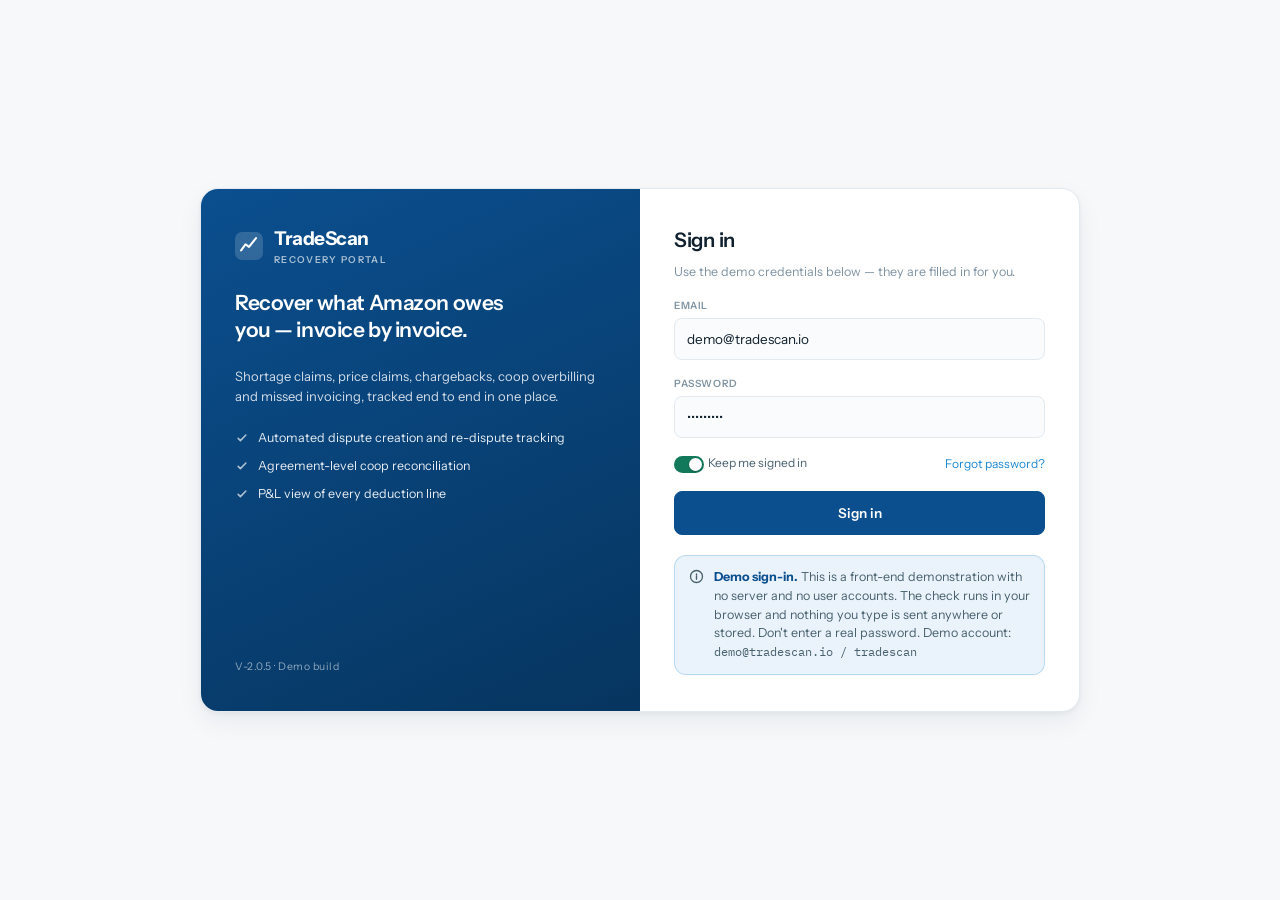
==== login.html @ b6b90bb7 "Add demo sign-in page and session gate login.html is a front-end-only demo gate (no server, no accou" ====
<!doctype html>
<html lang="en">
<head>
<meta charset="utf-8">
<meta name="viewport" content="width=device-width,initial-scale=1">
<title>Sign in — TradeScan</title>
<meta name="robots" content="noindex,nofollow">
<link rel="icon" href="data:image/svg+xml,%3Csvg xmlns='http://www.w3.org/2000/svg' viewBox='0 0 32 32'%3E%3Crect width='32' height='32' rx='8' fill='%230B4F8F'/%3E%3Cpath d='M7 21l5-7 4 3 8-10' stroke='white' stroke-width='2.4' fill='none' stroke-linecap='round' stroke-linejoin='round'/%3E%3C/svg%3E">
<link rel="preconnect" href="https://fonts.googleapis.com">
<link rel="preconnect" href="https://fonts.gstatic.com" crossorigin>
<link href="https://fonts.googleapis.com/css2?family=Instrument+Sans:wght@400;500;600;700&family=IBM+Plex+Mono:wght@400;500;600&display=swap" rel="stylesheet">
<link rel="stylesheet" href="assets/styles.css">
<style>
  body{display:grid;place-items:center;min-height:100vh;padding:24px}
  .auth{width:min(880px,100%);display:grid;grid-template-columns:1fr 1fr;background:var(--surface);
        border:1px solid var(--line);border-radius:18px;box-shadow:var(--sh-2);overflow:hidden}
  .pitch{background:linear-gradient(155deg,var(--brand),#06355f);color:#fff;padding:36px 34px;display:flex;flex-direction:column;gap:22px}
  .pitch .mk{display:flex;align-items:center;gap:11px}
  .pitch .mk b{font-size:19px;letter-spacing:-.025em}
  .pitch .mk small{display:block;font-size:9.5px;letter-spacing:.14em;text-transform:uppercase;opacity:.65;font-weight:600;margin-top:-1px}
  .pitch h2{font-size:21px;line-height:1.3;font-weight:600;letter-spacing:-.02em}
  .pitch p{margin:0;font-size:13px;line-height:1.6;opacity:.82}
  .pitch ul{margin:0;padding:0;list-style:none;display:flex;flex-direction:column;gap:9px;font-size:12.5px}
  .pitch li{display:flex;gap:9px;align-items:flex-start;opacity:.9}
  .pitch li svg{flex:none;margin-top:2px;opacity:.75}
  .pitch .ft{margin-top:auto;font-size:10.5px;letter-spacing:.05em;opacity:.55}
  .form{padding:36px 34px;display:flex;flex-direction:column;gap:16px;justify-content:center}
  .form h1{font-size:20px}
  .form .lede{font-size:12.5px;color:var(--ink-3);margin-top:-8px}
  .form label{font-size:10px;letter-spacing:.06em;text-transform:uppercase;color:var(--ink-3);font-weight:600;display:block;margin-bottom:5px}
  .form input[type=text],.form input[type=password]{width:100%;border:1px solid var(--line);background:var(--surface-2);
        border-radius:var(--r-sm);padding:10px 12px;font:inherit;font-size:13.5px;color:var(--ink)}
  .form input:focus{background:var(--surface)}
  .row{display:flex;align-items:center;justify-content:space-between;gap:12px;font-size:12px;color:var(--ink-2)}
  .row a{text-decoration:none}
  .submit{width:100%;justify-content:center;padding:11px;font-size:13.5px;font-weight:600;border-radius:var(--r-sm);margin-top:2px}
  .err{display:none;font-size:12px;color:var(--crit);background:var(--crit-bg);border-radius:var(--r-sm);padding:8px 11px}
  .err.on{display:block}
  .creds{font-family:var(--m);font-size:11.5px}
  @media (max-width:760px){ .auth{grid-template-columns:1fr} .pitch{display:none} .form{padding:30px 24px} }
</style>
</head>
<body>
<main class="auth">

  <section class="pitch">
    <div class="mk">
      <svg width="28" height="28" viewBox="0 0 32 32" fill="none" aria-hidden="true">
        <rect width="32" height="32" rx="8" fill="rgba(255,255,255,.16)"/>
        <path d="M7 21l5-7 4 3 8-10" stroke="#fff" stroke-width="2.4" fill="none" stroke-linecap="round" stroke-linejoin="round"/>
      </svg>
      <div><b>TradeScan</b><small>Recovery Portal</small></div>
    </div>
    <h2>Recover what Amazon owes you — invoice by invoice.</h2>
    <p>Shortage claims, price claims, chargebacks, coop overbilling and missed invoicing, tracked end to end in one place.</p>
    <ul>
      <li><svg width="14" height="14" viewBox="0 0 16 16" fill="none"><path d="m3.6 8.4 2.6 2.6 6.2-6.4" stroke="currentColor" stroke-width="1.8" stroke-linecap="round" stroke-linejoin="round"/></svg>Automated dispute creation and re-dispute tracking</li>
      <li><svg width="14" height="14" viewBox="0 0 16 16" fill="none"><path d="m3.6 8.4 2.6 2.6 6.2-6.4" stroke="currentColor" stroke-width="1.8" stroke-linecap="round" stroke-linejoin="round"/></svg>Agreement-level coop reconciliation</li>
      <li><svg width="14" height="14" viewBox="0 0 16 16" fill="none"><path d="m3.6 8.4 2.6 2.6 6.2-6.4" stroke="currentColor" stroke-width="1.8" stroke-linecap="round" stroke-linejoin="round"/></svg>P&amp;L view of every deduction line</li>
    </ul>
    <div class="ft">V-2.0.5 · Demo build</div>
  </section>

  <form class="form" id="f" autocomplete="off">
    <h1>Sign in</h1>
    <div class="lede">Use the demo credentials below — they are filled in for you.</div>

    <div class="err" id="err">Those credentials don't match the demo account.</div>

    <div>
      <label for="u">Email</label>
      <input type="text" id="u" name="demo-user" value="demo@tradescan.io" autocomplete="off" spellcheck="false">
    </div>
    <div>
      <label for="p">Password</label>
      <input type="password" id="p" name="demo-pass" value="tradescan" autocomplete="new-password">
    </div>

    <div class="row">
      <span><span class="toggle on" id="rm"><i></i></span> &nbsp;Keep me signed in</span>
      <a href="#" class="xl" id="fp">Forgot password?</a>
    </div>

    <button type="submit" class="btn p submit">Sign in</button>

    <div class="note" style="margin-top:4px">
      <svg width="15" height="15" viewBox="0 0 16 16" fill="none" style="flex:none;margin-top:1px"><circle cx="8" cy="8" r="6.4" stroke="currentColor" stroke-width="1.4"/><path d="M8 7.2v3.8M8 5.2v.9" stroke="currentColor" stroke-width="1.5" stroke-linecap="round"/></svg>
      <div><b>Demo sign-in.</b> This is a front-end demonstration with no server and no user accounts. The check runs
      in your browser and nothing you type is sent anywhere or stored. Don't enter a real password.
      Demo account: <span class="creds">demo@tradescan.io / tradescan</span></div>
    </div>
  </form>

</main>

<script>
(function () {
  "use strict";
  var USER = 'demo@tradescan.io', PASS = 'tradescan';
  var f = document.getElementById('f'), err = document.getElementById('err');
  document.getElementById('rm').addEventListener('click', function () { this.classList.toggle('on'); });
  document.getElementById('fp').addEventListener('click', function (e) {
    e.preventDefault();
    err.textContent = 'This demo has no account recovery — use demo@tradescan.io / tradescan.';
    err.classList.add('on');
  });
  f.addEventListener('submit', function (e) {
    e.preventDefault();
    var u = document.getElementById('u').value.trim().toLowerCase();
    var p = document.getElementById('p').value;
    if (u === USER && p === PASS) {
      try { sessionStorage.setItem('ts-demo-session', '1'); } catch (x) {}
      location.replace('index.html');
    } else {
      err.textContent = "Those credentials don't match the demo account.";
      err.classList.add('on');
    }
  });
})();
</script>
</body>
</html>
---- assets/styles.css ----
/* TradeScan — deliberately NOT the SamhCard layout.
   Light rail instead of dark. No navy page banner. Stat cards replaced by one
   segmented summary strip. Filters behind a toggle, not a permanent bar.
   Segmented controls instead of underlined tabs. Light table headers. */

:root{
  --brand:#0B4F8F; --accent:#1E88D2; --accent-2:#64809A; --accent-3:#0F9488; --soft:#EAF3FB;
  --bg:#F6F8FA; --surface:#FFFFFF; --surface-2:#F9FBFD; --rail:#FFFFFF;
  --ink:#10202E; --ink-2:#48606F; --ink-3:#7F93A3;
  --line:#E2E9EF; --line-2:#EFF3F7;
  --good:#12795A; --good-bg:#E6F4EE; --warn:#946108; --warn-bg:#FBF1DC;
  --crit:#AE2E26; --crit-bg:#FBEAE7; --amber:#B9780B; --violet:#6459A8; --violet-bg:#EEECF8;
  --sh-1:0 1px 2px rgba(16,32,46,.05);
  --sh-2:0 2px 4px rgba(16,32,46,.05),0 10px 26px rgba(16,32,46,.06);
  --r:12px; --r-sm:8px;
  --f:'Instrument Sans',ui-sans-serif,system-ui,-apple-system,'Segoe UI',sans-serif;
  --m:'IBM Plex Mono',ui-monospace,SFMono-Regular,Menlo,monospace;
}
@media (prefers-color-scheme:dark){:root:not([data-theme="light"]){
  --brand:#6FB6EC; --accent:#4FA6E8; --accent-2:#6F869B; --accent-3:#2FB3A3; --soft:#102638;
  --bg:#050C13; --surface:#0B151E; --surface-2:#0F1C27; --rail:#0A131B;
  --ink:#E8F0F6; --ink-2:#A5B9C8; --ink-3:#6F8496;
  --line:#1B2B39; --line-2:#152230;
  --good:#45C79C; --good-bg:#0B2A21; --warn:#D7A54F; --warn-bg:#2B2213;
  --crit:#EE8276; --crit-bg:#2C1614; --amber:#D7A54F; --violet:#9A8EE0; --violet-bg:#1D1A33;
  --sh-1:0 1px 2px rgba(0,0,0,.4); --sh-2:0 2px 4px rgba(0,0,0,.4),0 10px 26px rgba(0,0,0,.35);
  color-scheme:dark;
}}
:root[data-theme="dark"]{
  --brand:#6FB6EC; --accent:#4FA6E8; --accent-2:#6F869B; --accent-3:#2FB3A3; --soft:#102638;
  --bg:#050C13; --surface:#0B151E; --surface-2:#0F1C27; --rail:#0A131B;
  --ink:#E8F0F6; --ink-2:#A5B9C8; --ink-3:#6F8496;
  --line:#1B2B39; --line-2:#152230;
  --good:#45C79C; --good-bg:#0B2A21; --warn:#D7A54F; --warn-bg:#2B2213;
  --crit:#EE8276; --crit-bg:#2C1614; --amber:#D7A54F; --violet:#9A8EE0; --violet-bg:#1D1A33;
  --sh-1:0 1px 2px rgba(0,0,0,.4); --sh-2:0 2px 4px rgba(0,0,0,.4),0 10px 26px rgba(0,0,0,.35);
  color-scheme:dark;
}

*{box-sizing:border-box}
html,body{height:100%}
body{margin:0;background:var(--bg);color:var(--ink);font-family:var(--f);font-size:13.5px;line-height:1.5;-webkit-font-smoothing:antialiased}
h1,h2,h3{margin:0;font-weight:600;letter-spacing:-.015em;text-wrap:balance}
button{font:inherit;color:inherit}
a{color:var(--accent)}
:focus-visible{outline:2px solid var(--accent);outline-offset:2px;border-radius:4px}
img{max-width:100%}

/* ---------- shell: light rail, no dark chrome ---------- */
.app{display:grid;grid-template-columns:224px 1fr;min-height:100%}
.rail{background:var(--rail);border-right:1px solid var(--line);position:sticky;top:0;height:100vh;overflow-y:auto;display:flex;flex-direction:column}
.mark{display:flex;align-items:center;gap:10px;padding:18px 18px 16px}
.mark b{font-size:17px;font-weight:700;letter-spacing:-.025em}
.mark small{display:block;font-size:9.5px;letter-spacing:.14em;text-transform:uppercase;color:var(--ink-3);font-weight:600;margin-top:-1px}
.nav{padding:4px 10px;display:flex;flex-direction:column;gap:1px}
.nav-sec{font-size:9.5px;letter-spacing:.13em;text-transform:uppercase;color:var(--ink-3);padding:16px 10px 6px;font-weight:600}
.nav button{display:flex;align-items:center;gap:10px;width:100%;text-align:left;background:none;border:0;padding:8px 10px;border-radius:var(--r-sm);color:var(--ink-2);cursor:pointer;font-size:13px;position:relative}
.nav button:hover{background:var(--surface-2);color:var(--ink)}
.nav button[aria-current="page"]{background:var(--soft);color:var(--brand);font-weight:600}
.nav button[aria-current="page"]::before{content:"";position:absolute;left:-10px;top:7px;bottom:7px;width:3px;border-radius:0 3px 3px 0;background:var(--accent)}
.nav .ico{width:16px;height:16px;flex:none;opacity:.85}
.nav .chev{margin-left:auto;transition:transform .15s;opacity:.55}
.nav .chev.open{transform:rotate(180deg)}
.subnav{display:flex;flex-direction:column;gap:1px;margin:2px 0 4px 23px;padding-left:9px;border-left:1px solid var(--line)}
.subnav button{font-size:12.5px;padding:6.5px 9px}
.rail-f{margin-top:auto;padding:14px 18px;border-top:1px solid var(--line);font-size:10.5px;color:var(--ink-3);letter-spacing:.04em}

.scrim{display:none}
.main{min-width:0;display:flex;flex-direction:column}

/* ---------- page header replaces the navy banner ---------- */
.phead{position:sticky;top:0;z-index:30;background:color-mix(in srgb,var(--bg) 88%,transparent);backdrop-filter:blur(8px);border-bottom:1px solid var(--line);padding:14px 24px 13px}
.phead .crumbs{font-size:11.5px;color:var(--ink-3);margin-bottom:3px}
.phead .crumbs b{color:var(--ink-2);font-weight:500}
.prow{display:flex;align-items:center;gap:14px;flex-wrap:wrap}
.prow h1{font-size:19px}
.spacer{flex:1}
.ctx{display:flex;align-items:center;gap:7px;border:1px solid var(--line);background:var(--surface);border-radius:999px;padding:4px 6px 4px 12px;font-size:12.5px;box-shadow:var(--sh-1)}
.ctx .cur{background:var(--soft);color:var(--brand);border-radius:999px;padding:2px 9px;font-size:11.5px;font-weight:600;font-family:var(--m)}
.sel{appearance:none;border:1px solid var(--line);background:var(--surface);border-radius:var(--r-sm);padding:6px 26px 6px 10px;font:inherit;font-size:12.5px;color:var(--ink);cursor:pointer;max-width:220px;
 background-image:linear-gradient(45deg,transparent 50%,currentColor 50%),linear-gradient(135deg,currentColor 50%,transparent 50%);
 background-position:calc(100% - 13px) 50%,calc(100% - 8px) 50%;background-size:5px 5px,5px 5px;background-repeat:no-repeat}
.avatar{width:30px;height:30px;border-radius:999px;background:linear-gradient(140deg,var(--accent),var(--brand));color:#fff;display:grid;place-items:center;font-size:11.5px;font-weight:600;flex:none}
.bell{position:relative;border:1px solid var(--line);background:var(--surface);border-radius:var(--r-sm);padding:6px 8px;cursor:pointer;line-height:0;color:var(--ink-2)}
.bell i{position:absolute;top:-5px;right:-5px;background:var(--crit);color:#fff;font-size:9px;font-style:normal;font-family:var(--m);border-radius:999px;padding:1px 4px;line-height:1.3}
.tag{display:inline-flex;align-items:center;gap:5px;border:1px solid color-mix(in srgb,var(--accent) 30%,transparent);background:var(--soft);color:var(--brand);border-radius:999px;padding:4px 10px;font-size:11.5px}
.menu-btn{display:none;background:var(--surface);border:1px solid var(--line);border-radius:var(--r-sm);padding:6px 8px;cursor:pointer}

.view{padding:18px 24px 40px;display:flex;flex-direction:column;gap:16px;min-width:0}

/* ---------- summary strip: one band, not four cards ---------- */
.strip{display:flex;background:var(--surface);border:1px solid var(--line);border-radius:var(--r);box-shadow:var(--sh-2);overflow:hidden;flex-wrap:wrap}
.strip > div{flex:1 1 180px;padding:15px 18px;border-right:1px solid var(--line-2);min-width:0;position:relative}
.strip > div:last-child{border-right:0}
.strip .k{font-size:11px;letter-spacing:.05em;text-transform:uppercase;color:var(--ink-3);display:flex;align-items:center;gap:6px}
.strip .v{font-family:var(--m);font-size:21px;font-weight:600;letter-spacing:-.02em;margin-top:7px;font-variant-numeric:tabular-nums}
.strip .s{font-size:11.5px;color:var(--ink-3);margin-top:3px}
.strip .v.g{color:var(--good)} .strip .v.a{color:var(--amber)} .strip .v.r{color:var(--crit)}
.dotm{width:7px;height:7px;border-radius:999px;flex:none}

/* ---------- panels ---------- */
.panel{background:var(--surface);border:1px solid var(--line);border-radius:var(--r);box-shadow:var(--sh-1);min-width:0;overflow:hidden}
.ph{display:flex;align-items:center;gap:11px;padding:13px 16px;background:var(--surface-2);border-bottom:1px solid var(--line);flex-wrap:wrap}
.ph h2{font-size:13.5px}
.ph .sub{font-size:11.5px;color:var(--ink-3)}
.pb{padding:16px}

.work{display:grid;grid-template-columns:minmax(0,1fr) 268px;gap:16px;align-items:start}
.side{display:flex;flex-direction:column;gap:16px;position:sticky;top:96px}
@media (max-width:1180px){ .work{grid-template-columns:1fr} .side{position:static} }

.kv{display:flex;justify-content:space-between;gap:12px;padding:7px 0;border-bottom:1px solid var(--line-2);font-size:12px}
.kv:last-child{border-bottom:0}
.kv span{color:var(--ink-2)}
.kv b{font-family:var(--m);font-weight:600;font-variant-numeric:tabular-nums}
.kv b.neg{color:var(--crit)}

.metric{display:flex;align-items:center;gap:11px;padding:7px 0}
.metric .ic{width:28px;height:28px;border-radius:9px;background:var(--soft);display:grid;place-items:center;color:var(--brand);flex:none}
.metric .t{font-size:12px;color:var(--ink-2)}
.metric .n{margin-left:auto;font-family:var(--m);font-size:12.5px;font-weight:600;font-variant-numeric:tabular-nums}

/* ---------- segmented control instead of tabs ---------- */
.seg{display:inline-flex;background:var(--surface-2);border:1px solid var(--line);border-radius:999px;padding:3px;gap:2px;overflow-x:auto;max-width:100%;scrollbar-width:none}
.seg::-webkit-scrollbar{display:none}
.seg button{border:0;background:none;border-radius:999px;padding:5px 13px;font-size:12px;color:var(--ink-2);cursor:pointer;white-space:nowrap;display:inline-flex;align-items:center;gap:6px}
.seg button[aria-selected="true"]{background:var(--surface);color:var(--brand);font-weight:600;box-shadow:var(--sh-1)}
.seg .n{font-family:var(--m);font-size:11px;opacity:.75}

/* ---------- filters behind a toggle ---------- */
.ftoggle{display:inline-flex;align-items:center;gap:6px;border:1px solid var(--line);background:var(--surface);border-radius:var(--r-sm);padding:6px 11px;font-size:12px;cursor:pointer}
.ftoggle[aria-expanded="true"]{border-color:var(--accent);color:var(--brand);background:var(--soft)}
.fpanel{display:grid;grid-template-columns:repeat(auto-fill,minmax(176px,1fr));gap:11px;padding:14px 16px;background:var(--surface-2);border-bottom:1px solid var(--line)}
.fpanel[hidden]{display:none!important}
.fld{display:flex;flex-direction:column;gap:4px;min-width:0}
.fld label{font-size:10px;letter-spacing:.06em;text-transform:uppercase;color:var(--ink-3);font-weight:600}
.fld input,.fld select{border:1px solid var(--line);background:var(--surface);border-radius:var(--r-sm);padding:6.5px 10px;font:inherit;font-size:12.5px;color:var(--ink);width:100%}
.fact{display:flex;gap:8px;align-items:flex-end}

/* ---------- tables: light head, no zebra ---------- */
.tw{overflow-x:auto}
table{border-collapse:collapse;width:100%;font-size:12.5px}
th,td{text-align:left;padding:10px 14px;border-bottom:1px solid var(--line-2);white-space:nowrap}
th{font-size:10.5px;letter-spacing:.05em;text-transform:uppercase;color:var(--ink-3);font-weight:600;background:var(--surface);border-bottom:1px solid var(--line);position:sticky;top:0;vertical-align:bottom}
th .tt{display:block;font-weight:500;text-transform:none;letter-spacing:0;font-family:var(--m);font-size:10px;color:var(--ink-3);opacity:.85}
tbody tr:hover{background:var(--surface-2)}
tbody tr:last-child td{border-bottom:0}
td.num,th.num{text-align:right;font-family:var(--m);font-variant-numeric:tabular-nums}
td.mono{font-family:var(--m);font-size:12px;color:var(--ink-2)}
td.strong{font-weight:600}
.two{line-height:1.3}
.two b{display:block;font-family:var(--m);font-size:11.5px;font-weight:600}
.two span{font-size:10.5px;color:var(--ink-3)}

.pill{display:inline-flex;align-items:center;gap:5px;font-size:11px;font-weight:600;padding:2.5px 9px;border-radius:999px;white-space:nowrap}
.pill::before{content:"";width:5px;height:5px;border-radius:999px;background:currentColor;flex:none}
.pill.ok{color:var(--good);background:var(--good-bg)}
.pill.wait{color:var(--warn);background:var(--warn-bg)}
.pill.bad{color:var(--crit);background:var(--crit-bg)}
.pill.neu{color:var(--ink-2);background:var(--line-2)}
.pill.up{color:var(--violet);background:var(--violet-bg)}
.typ{color:var(--amber)}

.tf{display:flex;align-items:center;gap:14px;padding:11px 16px;border-top:1px solid var(--line);font-size:11.5px;color:var(--ink-3);flex-wrap:wrap;background:var(--surface-2)}
.tf .spacer{flex:1}
.pg{display:flex;gap:4px}
.pg button{border:1px solid var(--line);background:var(--surface);border-radius:6px;width:24px;height:24px;display:grid;place-items:center;cursor:pointer;font-size:10px;color:var(--ink-3)}
.pg button:hover{border-color:var(--accent);color:var(--brand)}

.btn{display:inline-flex;align-items:center;gap:6px;border:1px solid var(--line);background:var(--surface);border-radius:var(--r-sm);padding:6.5px 12px;font-size:12px;cursor:pointer;color:var(--ink)}
.btn:hover{border-color:var(--accent);color:var(--brand)}
.btn.p{background:var(--brand);border-color:var(--brand);color:#fff}
.btn.p:hover{filter:brightness(1.1);color:#fff}
.btn.s{background:var(--accent-3);border-color:var(--accent-3);color:#fff}
.btn.s:hover{filter:brightness(1.08);color:#fff}

.act{display:flex;gap:4px}
.act button{border:0;background:none;cursor:pointer;padding:3px;border-radius:5px;color:var(--ink-3);line-height:0}
.act button:hover{background:var(--line-2);color:var(--brand)}
.act button.info{color:var(--accent)}
.act button.del:hover{color:var(--crit);background:var(--crit-bg)}

.meter{display:flex;align-items:center;gap:9px;min-width:160px}
.meter .l{font-size:11.5px;color:var(--ink-3);white-space:nowrap}
.mt{flex:1;height:6px;background:var(--line-2);border-radius:999px;overflow:hidden;min-width:48px}
.mf{height:100%;background:linear-gradient(90deg,var(--accent),var(--accent-3));border-radius:999px}
.mv{font-family:var(--m);font-size:11.5px;font-weight:600;color:var(--brand)}

.chart svg{display:block;width:100%;height:auto;overflow:visible}
.chart{position:relative}
.tip{position:absolute;pointer-events:none;background:var(--surface);border:1px solid var(--line);border-radius:var(--r-sm);box-shadow:var(--sh-2);padding:7px 10px;font-size:11.5px;opacity:0;transition:opacity .1s;z-index:5;white-space:nowrap}
.tip .k{color:var(--ink-3);font-size:10.5px}
.tip .v{font-family:var(--m);font-weight:600;margin-top:1px}
.legend{display:flex;gap:14px;flex-wrap:wrap;font-size:11px;color:var(--ink-2);padding:0 16px 13px}
.legend span{display:inline-flex;align-items:center;gap:5px}
.sw{width:9px;height:9px;border-radius:3px;flex:none}

.bars{display:flex;flex-direction:column;gap:2px}
.brow{display:grid;grid-template-columns:minmax(100px,auto) 1fr minmax(66px,auto);gap:11px;align-items:center;padding:5px 0}
.brow .l{font-size:11.5px;color:var(--ink-2);overflow:hidden;text-overflow:ellipsis}
.bt{height:7px;background:var(--line-2);border-radius:999px;overflow:hidden}
.bf{height:100%;border-radius:999px;background:var(--accent)}
.bv{font-family:var(--m);font-size:11.5px;text-align:right;font-variant-numeric:tabular-nums}

.grid2{display:grid;grid-template-columns:1fr 1fr;gap:16px}
@media (max-width:980px){.grid2{grid-template-columns:1fr}}

table.matrix td:first-child{position:sticky;left:0;background:var(--surface);z-index:1;border-right:1px solid var(--line);font-weight:500}
table.matrix tr.sec td{background:var(--soft);color:var(--brand);font-weight:700;font-size:11px;letter-spacing:.07em;text-transform:uppercase}
table.matrix tr.sec td:first-child{background:var(--soft)}
table.matrix tr.tot td{font-weight:700;background:var(--surface-2);border-top:1.5px solid var(--line)}
.pct{font-size:10.5px;color:var(--ink-3);margin-left:6px}

.totals{display:flex;gap:24px;flex-wrap:wrap;justify-content:flex-end;padding:13px 16px;border-top:1px solid var(--line);font-size:12px;color:var(--ink-2);background:var(--surface-2)}
.totals b{font-family:var(--m);color:var(--ink);font-variant-numeric:tabular-nums}

.empty{padding:46px 16px;text-align:center;color:var(--ink-3);font-size:12.5px}
.empty svg{opacity:.3;margin-bottom:10px}
.note{display:flex;gap:10px;align-items:flex-start;background:var(--soft);border:1px solid color-mix(in srgb,var(--accent) 24%,transparent);border-radius:var(--r);padding:12px 14px;font-size:12.5px;color:var(--ink-2)}
.note b{color:var(--brand)}
.toggle{width:30px;height:17px;border-radius:999px;background:var(--line);position:relative;display:inline-block;vertical-align:middle}
.toggle i{position:absolute;top:2px;left:2px;width:13px;height:13px;border-radius:999px;background:#fff;box-shadow:0 1px 2px rgba(0,0,0,.25);transition:left .15s}
.toggle.on{background:var(--good)} .toggle.on i{left:15px}
.upd{display:flex;flex-direction:column;gap:11px}
.upd div{font-size:11.5px;color:var(--ink-2);line-height:1.5;padding-left:11px;border-left:2px solid var(--line)}
.upd b{display:block;color:var(--brand);font-size:11.5px;margin-bottom:1px}
.xl{color:var(--accent);text-decoration:underline;cursor:pointer}

/* ---------- dialog ---------- */
.modal{position:fixed;inset:0;background:rgba(8,22,34,.48);display:grid;place-items:center;z-index:90;padding:16px}
.modal[hidden]{display:none!important}
.sheet{background:var(--surface);border-radius:var(--r);box-shadow:0 24px 70px rgba(0,0,0,.32);width:min(440px,100%);overflow:hidden;border:1px solid var(--line)}
.sh{display:flex;align-items:center;gap:10px;padding:14px 16px;border-bottom:1px solid var(--line)}
.sh h2{font-size:14px}
.sh button{margin-left:auto;background:none;border:1px solid var(--line);color:var(--ink-3);width:24px;height:24px;border-radius:6px;cursor:pointer;line-height:1;font-size:12px}
.sh button:hover{border-color:var(--crit);color:var(--crit)}
.sf{display:flex;gap:9px;justify-content:flex-end;padding:14px 16px;border-top:1px solid var(--line);background:var(--surface-2)}
.yoy{display:flex;justify-content:space-between;padding:11px 16px;border-bottom:1px solid var(--line-2);font-size:12.5px}
.yoy:last-child{border-bottom:0}
.yoy b{font-family:var(--m);font-variant-numeric:tabular-nums}
.hint{font-size:11px;color:var(--ink-3);padding:0 16px 14px}

/* ---------- toast ---------- */
.toast{position:fixed;top:16px;right:16px;z-index:100;display:flex;gap:10px;align-items:flex-start;background:var(--surface);border:1px solid var(--line);border-left:3px solid var(--good);border-radius:var(--r-sm);box-shadow:var(--sh-2);padding:11px 13px;max-width:320px;font-size:12px;color:var(--ink-2)}
.toast[hidden]{display:none!important}
.toast .tk{color:var(--good);flex:none;line-height:0;margin-top:1px}

@media (max-width:900px){
  .app{grid-template-columns:1fr}
  .rail{position:fixed;inset:0 auto 0 0;width:224px;transform:translateX(-100%);transition:transform .18s;z-index:70}
  .rail.open{transform:none}
  .menu-btn{display:inline-flex}
  .scrim.on{position:fixed;inset:0;background:rgba(6,18,28,.45);z-index:60;display:block}
}
@media (max-width:560px){ .view{padding:16px} .phead{padding:12px 16px} .strip > div{flex-basis:100%;border-right:0;border-bottom:1px solid var(--line-2)} }
@media (prefers-reduced-motion:reduce){*{transition:none!important}}
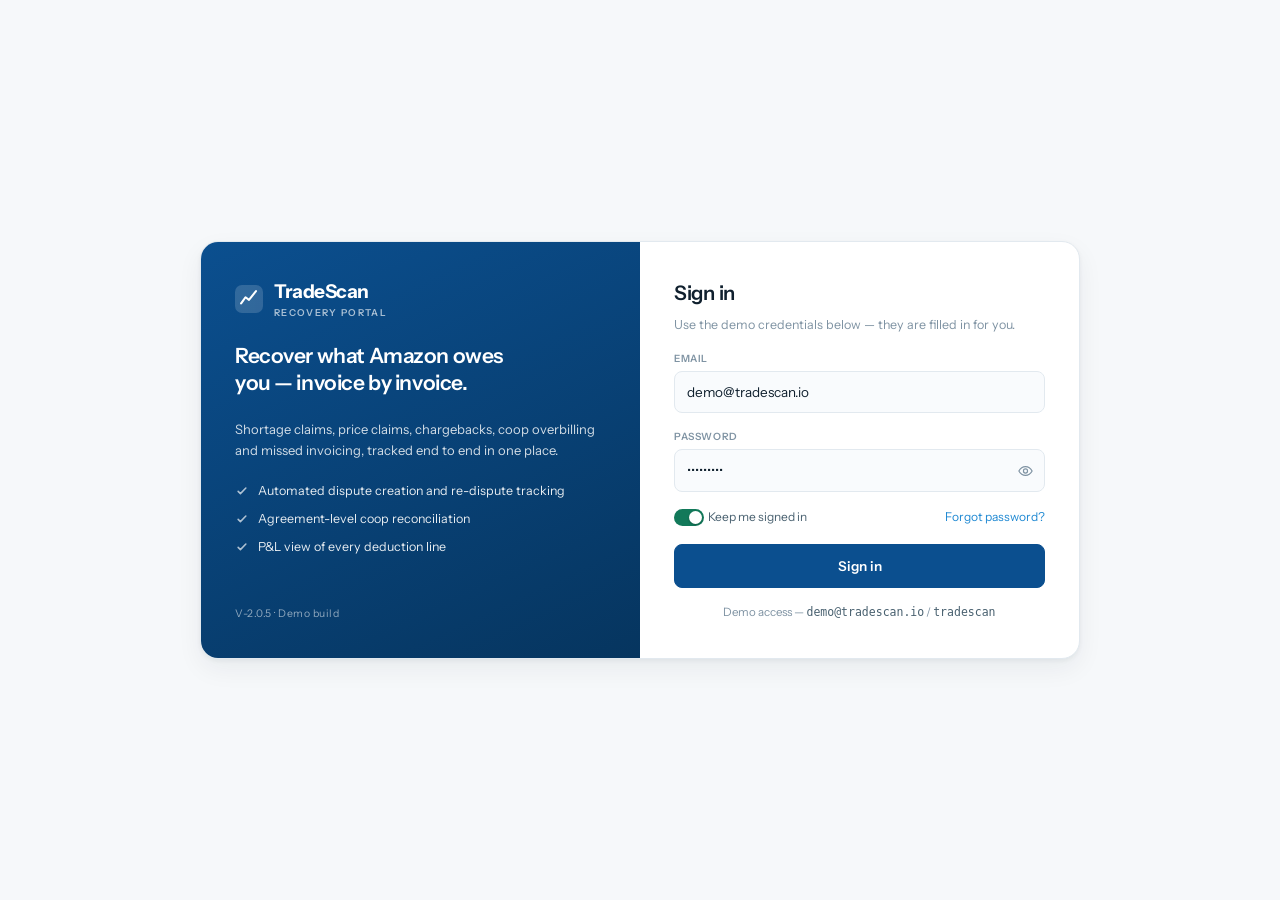
==== commit 0c3d03c6: "Login: show/hide password toggle, trim demo notice to one line Co-Authored-By: Claude Opus 5 <norepl" ====
--- a/login.html
+++ b/login.html
@@ -31,6 +31,13 @@
   .form input[type=text],.form input[type=password]{width:100%;border:1px solid var(--line);background:var(--surface-2);
         border-radius:var(--r-sm);padding:10px 12px;font:inherit;font-size:13.5px;color:var(--ink)}
   .form input:focus{background:var(--surface)}
+  .pw{position:relative}
+  .pw input{padding-right:40px}
+  .eye{position:absolute;right:4px;top:50%;transform:translateY(-50%);border:0;background:none;cursor:pointer;
+       padding:7px;border-radius:6px;line-height:0;color:var(--ink-3)}
+  .eye:hover{color:var(--brand);background:var(--line-2)}
+  .demo{font-size:11.5px;color:var(--ink-3);text-align:center}
+  .demo b{font-family:var(--m);font-weight:500;color:var(--ink-2)}
   .row{display:flex;align-items:center;justify-content:space-between;gap:12px;font-size:12px;color:var(--ink-2)}
   .row a{text-decoration:none}
   .submit{width:100%;justify-content:center;padding:11px;font-size:13.5px;font-weight:600;border-radius:var(--r-sm);margin-top:2px}
@@ -73,7 +80,15 @@
     </div>
     <div>
       <label for="p">Password</label>
-      <input type="password" id="p" name="demo-pass" value="tradescan" autocomplete="new-password">
+      <div class="pw">
+        <input type="password" id="p" name="demo-pass" value="tradescan" autocomplete="new-password">
+        <button type="button" class="eye" id="eye" aria-label="Show password" aria-pressed="false">
+          <svg width="17" height="17" viewBox="0 0 20 20" fill="none" id="eyeIcon">
+            <path d="M2.2 10S5 4.8 10 4.8 17.8 10 17.8 10 15 15.2 10 15.2 2.2 10 2.2 10z" stroke="currentColor" stroke-width="1.4" stroke-linejoin="round"/>
+            <circle cx="10" cy="10" r="2.4" stroke="currentColor" stroke-width="1.4"/>
+          </svg>
+        </button>
+      </div>
     </div>
 
     <div class="row">
@@ -83,12 +98,7 @@
 
     <button type="submit" class="btn p submit">Sign in</button>
 
-    <div class="note" style="margin-top:4px">
-      <svg width="15" height="15" viewBox="0 0 16 16" fill="none" style="flex:none;margin-top:1px"><circle cx="8" cy="8" r="6.4" stroke="currentColor" stroke-width="1.4"/><path d="M8 7.2v3.8M8 5.2v.9" stroke="currentColor" stroke-width="1.5" stroke-linecap="round"/></svg>
-      <div><b>Demo sign-in.</b> This is a front-end demonstration with no server and no user accounts. The check runs
-      in your browser and nothing you type is sent anywhere or stored. Don't enter a real password.
-      Demo account: <span class="creds">demo@tradescan.io / tradescan</span></div>
-    </div>
+    <div class="demo">Demo access — <b>demo@tradescan.io</b> / <b>tradescan</b></div>
   </form>
 
 </main>
@@ -99,6 +109,18 @@
   var USER = 'demo@tradescan.io', PASS = 'tradescan';
   var f = document.getElementById('f'), err = document.getElementById('err');
   document.getElementById('rm').addEventListener('click', function () { this.classList.toggle('on'); });
+
+  var EYE_OPEN = '<path d="M2.2 10S5 4.8 10 4.8 17.8 10 17.8 10 15 15.2 10 15.2 2.2 10 2.2 10z" stroke="currentColor" stroke-width="1.4" stroke-linejoin="round"/><circle cx="10" cy="10" r="2.4" stroke="currentColor" stroke-width="1.4"/>';
+  var EYE_OFF  = '<path d="M8.1 8.1a2.4 2.4 0 0 0 3.4 3.4" stroke="currentColor" stroke-width="1.4" stroke-linecap="round"/><path d="M6 5.6A8.6 8.6 0 0 0 2.2 10S5 15.2 10 15.2a7.7 7.7 0 0 0 3.6-.9M15.6 13A9.4 9.4 0 0 0 17.8 10S15 4.8 10 4.8c-.5 0-.9 0-1.3.1" stroke="currentColor" stroke-width="1.4" stroke-linecap="round" stroke-linejoin="round"/><path d="m3.6 3.6 12.8 12.8" stroke="currentColor" stroke-width="1.4" stroke-linecap="round"/>';
+  var eye = document.getElementById('eye'), eyeIcon = document.getElementById('eyeIcon'), pw = document.getElementById('p');
+  eye.addEventListener('click', function () {
+    var show = pw.type === 'password';
+    pw.type = show ? 'text' : 'password';
+    eyeIcon.innerHTML = show ? EYE_OFF : EYE_OPEN;
+    eye.setAttribute('aria-pressed', String(show));
+    eye.setAttribute('aria-label', show ? 'Hide password' : 'Show password');
+    pw.focus();
+  });
   document.getElementById('fp').addEventListener('click', function (e) {
     e.preventDefault();
     err.textContent = 'This demo has no account recovery — use demo@tradescan.io / tradescan.';
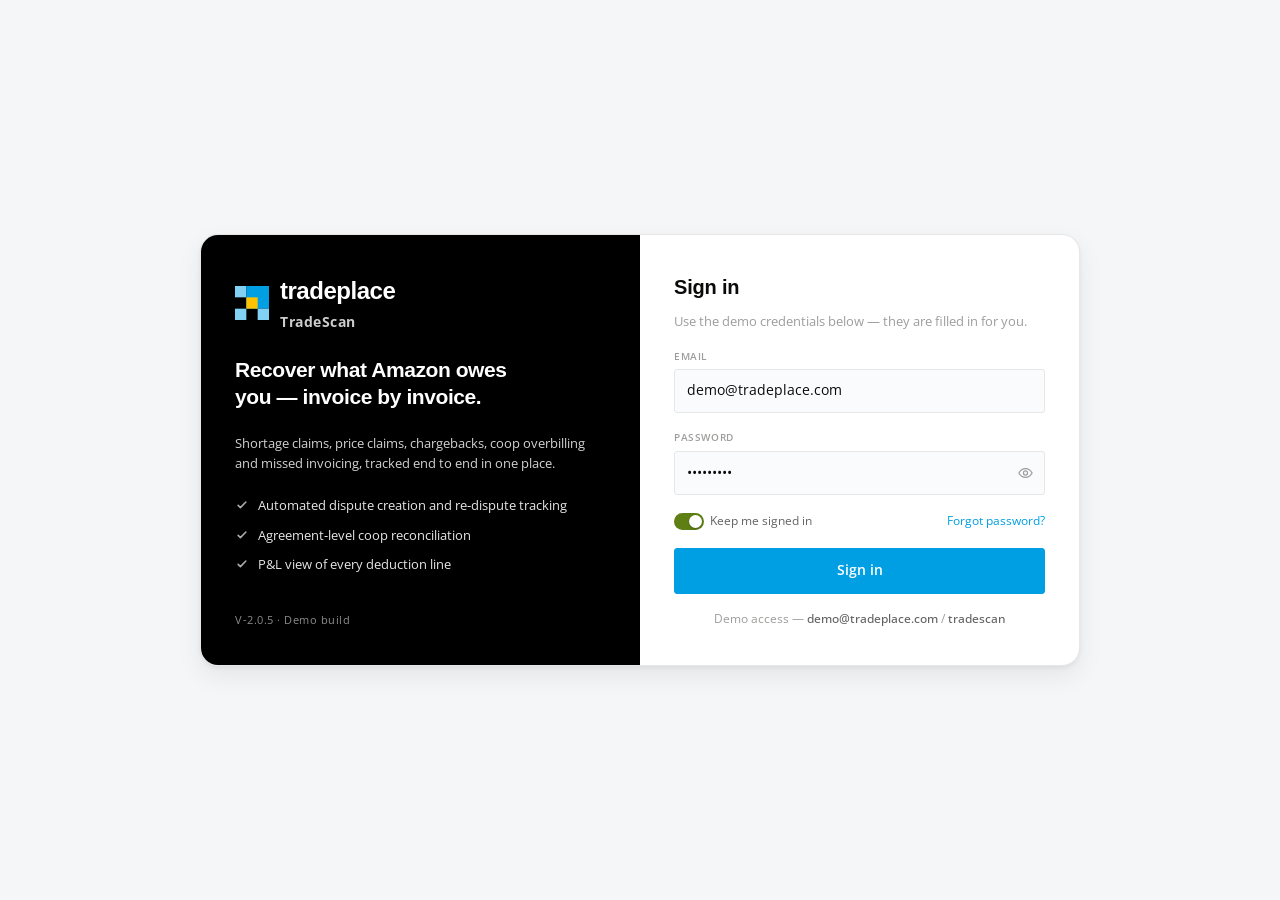
==== commit 249f1ba0: "Apply Tradeplace brand guidelines v2.0 - primary palette (#009FE3 / #FDC300 / black) plus the grey, " ====
--- a/login.html
+++ b/login.html
@@ -3,21 +3,21 @@
 <head>
 <meta charset="utf-8">
 <meta name="viewport" content="width=device-width,initial-scale=1">
-<title>Sign in — TradeScan</title>
+<title>Sign in — TradeScan | Tradeplace</title>
 <meta name="robots" content="noindex,nofollow">
-<link rel="icon" href="data:image/svg+xml,%3Csvg xmlns='http://www.w3.org/2000/svg' viewBox='0 0 32 32'%3E%3Crect width='32' height='32' rx='8' fill='%230B4F8F'/%3E%3Cpath d='M7 21l5-7 4 3 8-10' stroke='white' stroke-width='2.4' fill='none' stroke-linecap='round' stroke-linejoin='round'/%3E%3C/svg%3E">
+<link rel="icon" href="data:image/svg+xml,%3Csvg xmlns='http://www.w3.org/2000/svg' viewBox='0 0 30 30'%3E%3Crect x='0' y='0' width='10' height='10' fill='%2383D0F5'/%3E%3Crect x='10' y='0' width='20' height='20' fill='%23009FE3'/%3E%3Crect x='10' y='10' width='10' height='10' fill='%23FDC300'/%3E%3Crect x='0' y='20' width='10' height='10' fill='%2383D0F5'/%3E%3Crect x='20' y='20' width='10' height='10' fill='%2383D0F5'/%3E%3C/svg%3E">
 <link rel="preconnect" href="https://fonts.googleapis.com">
 <link rel="preconnect" href="https://fonts.gstatic.com" crossorigin>
-<link href="https://fonts.googleapis.com/css2?family=Instrument+Sans:wght@400;500;600;700&family=IBM+Plex+Mono:wght@400;500;600&display=swap" rel="stylesheet">
+<link href="https://fonts.googleapis.com/css2?family=Open+Sans:ital,wght@0,400;0,600;0,700;1,400&display=swap" rel="stylesheet">
 <link rel="stylesheet" href="assets/styles.css">
 <style>
   body{display:grid;place-items:center;min-height:100vh;padding:24px}
   .auth{width:min(880px,100%);display:grid;grid-template-columns:1fr 1fr;background:var(--surface);
         border:1px solid var(--line);border-radius:18px;box-shadow:var(--sh-2);overflow:hidden}
-  .pitch{background:linear-gradient(155deg,var(--brand),#06355f);color:#fff;padding:36px 34px;display:flex;flex-direction:column;gap:22px}
+  .pitch{background:var(--tp-black);color:#fff;padding:36px 34px;display:flex;flex-direction:column;gap:22px}
   .pitch .mk{display:flex;align-items:center;gap:11px}
-  .pitch .mk b{font-size:19px;letter-spacing:-.025em}
-  .pitch .mk small{display:block;font-size:9.5px;letter-spacing:.14em;text-transform:uppercase;opacity:.65;font-weight:600;margin-top:-1px}
+  .pitch .mk b{font-family:var(--fh);font-size:24px;font-weight:700;letter-spacing:-.02em;text-transform:lowercase}
+  .pitch .mk small{display:block;font-size:14px;letter-spacing:.04em;opacity:.8;font-weight:700;margin-top:1px}
   .pitch h2{font-size:21px;line-height:1.3;font-weight:600;letter-spacing:-.02em}
   .pitch p{margin:0;font-size:13px;line-height:1.6;opacity:.82}
   .pitch ul{margin:0;padding:0;list-style:none;display:flex;flex-direction:column;gap:9px;font-size:12.5px}
@@ -52,11 +52,8 @@
 
   <section class="pitch">
     <div class="mk">
-      <svg width="28" height="28" viewBox="0 0 32 32" fill="none" aria-hidden="true">
-        <rect width="32" height="32" rx="8" fill="rgba(255,255,255,.16)"/>
-        <path d="M7 21l5-7 4 3 8-10" stroke="#fff" stroke-width="2.4" fill="none" stroke-linecap="round" stroke-linejoin="round"/>
-      </svg>
-      <div><b>TradeScan</b><small>Recovery Portal</small></div>
+      <svg viewBox="0 0 30 30" fill="none" aria-hidden="true" width="34" height="34"><rect x="0" y="0" width="10" height="10" fill="#83D0F5"/><rect x="10" y="0" width="20" height="20" fill="#009FE3"/><rect x="10" y="10" width="10" height="10" fill="#FDC300"/><rect x="0" y="20" width="10" height="10" fill="#83D0F5"/><rect x="20" y="20" width="10" height="10" fill="#83D0F5"/></svg>
+      <div><b>tradeplace</b><small>TradeScan</small></div>
     </div>
     <h2>Recover what Amazon owes you — invoice by invoice.</h2>
     <p>Shortage claims, price claims, chargebacks, coop overbilling and missed invoicing, tracked end to end in one place.</p>
@@ -76,7 +73,7 @@
 
     <div>
       <label for="u">Email</label>
-      <input type="text" id="u" name="demo-user" value="demo@tradescan.io" autocomplete="off" spellcheck="false">
+      <input type="text" id="u" name="demo-user" value="demo@tradeplace.com" autocomplete="off" spellcheck="false">
     </div>
     <div>
       <label for="p">Password</label>
@@ -98,7 +95,7 @@
 
     <button type="submit" class="btn p submit">Sign in</button>
 
-    <div class="demo">Demo access — <b>demo@tradescan.io</b> / <b>tradescan</b></div>
+    <div class="demo">Demo access — <b>demo@tradeplace.com</b> / <b>tradescan</b></div>
   </form>
 
 </main>
@@ -106,7 +103,7 @@
 <script>
 (function () {
   "use strict";
-  var USER = 'demo@tradescan.io', PASS = 'tradescan';
+  var USER = 'demo@tradeplace.com', PASS = 'tradescan';
   var f = document.getElementById('f'), err = document.getElementById('err');
   document.getElementById('rm').addEventListener('click', function () { this.classList.toggle('on'); });
 
@@ -123,7 +120,7 @@
   });
   document.getElementById('fp').addEventListener('click', function (e) {
     e.preventDefault();
-    err.textContent = 'This demo has no account recovery — use demo@tradescan.io / tradescan.';
+    err.textContent = 'This demo has no account recovery — use demo@tradeplace.com / tradescan.';
     err.classList.add('on');
   });
   f.addEventListener('submit', function (e) {
--- a/assets/styles.css
+++ b/assets/styles.css
@@ -4,43 +4,55 @@
    Segmented controls instead of underlined tabs. Light table headers. */
 
 :root{
-  --brand:#0B4F8F; --accent:#1E88D2; --accent-2:#64809A; --accent-3:#0F9488; --soft:#EAF3FB;
-  --bg:#F6F8FA; --surface:#FFFFFF; --surface-2:#F9FBFD; --rail:#FFFFFF;
-  --ink:#10202E; --ink-2:#48606F; --ink-3:#7F93A3;
-  --line:#E2E9EF; --line-2:#EFF3F7;
-  --good:#12795A; --good-bg:#E6F4EE; --warn:#946108; --warn-bg:#FBF1DC;
-  --crit:#AE2E26; --crit-bg:#FBEAE7; --amber:#B9780B; --violet:#6459A8; --violet-bg:#EEECF8;
-  --sh-1:0 1px 2px rgba(16,32,46,.05);
-  --sh-2:0 2px 4px rgba(16,32,46,.05),0 10px 26px rgba(16,32,46,.06);
-  --r:12px; --r-sm:8px;
-  --f:'Instrument Sans',ui-sans-serif,system-ui,-apple-system,'Segoe UI',sans-serif;
-  --m:'IBM Plex Mono',ui-monospace,SFMono-Regular,Menlo,monospace;
+  /* Tradeplace primary palette — Design & Brand Guidelines v2.0 */
+  --tp-blue:#009FE3; --tp-blue-75:#00B6ED; --tp-blue-50:#83D0F5; --tp-blue-25:#C9E8FB; --tp-blue-13:#E4F4FE;
+  --tp-yellow:#FDC300; --tp-yellow-75:#FFD153; --tp-yellow-50:#FFE095; --tp-yellow-25:#FFE0CD; --tp-yellow-13:#FFE8E6;
+  --tp-green:#95C11F; --tp-green-50:#CFE09B; --tp-green-13:#F4F8E7; --tp-green-25:#E7EFD0;
+  --tp-red:#EB5D40; --tp-red-50:#F7B49A; --tp-red-25:#FCDBCD; --tp-red-13:#FEEEE7;
+  --tp-black:#000000; --tp-deep:#0A0B09; --tp-grey-75:#646363; --tp-grey-50:#9D9D9C; --tp-grey-25:#D0D0D0; --tp-grey-13:#E7E7E7;
+
+  --brand:var(--tp-blue); --accent:var(--tp-blue); --accent-2:var(--tp-grey-75); --accent-3:var(--tp-green);
+  --soft:var(--tp-blue-13);
+  --bg:#F4F6F7; --surface:#FFFFFF; --surface-2:#FAFBFC; --rail:#FFFFFF;
+  --ink:var(--tp-deep); --ink-2:var(--tp-grey-75); --ink-3:var(--tp-grey-50);
+  --line:var(--tp-grey-13); --line-2:#F1F1F1;
+  /* brand hues darkened for small text only, so they clear contrast on their own tints */
+  --good:#5E7F14; --good-bg:var(--tp-green-25); --warn:#8A6A00; --warn-bg:var(--tp-yellow-50);
+  --crit:#C1361C; --crit-bg:var(--tp-red-25); --amber:#8A6A00; --violet:#0075A8; --violet-bg:var(--tp-blue-25);
+  --sh-1:0 1px 2px rgba(10,11,9,.05);
+  --sh-2:0 2px 4px rgba(10,11,9,.05),0 10px 26px rgba(10,11,9,.07);
+  --r:4px; --r-sm:3px;
+  --f:'Open Sans',Arial,Helvetica,sans-serif;
+  --fh:'Neuzeit Grotesk',Arial,Helvetica,sans-serif;
+  --m:'Open Sans',Arial,Helvetica,sans-serif;
 }
 @media (prefers-color-scheme:dark){:root:not([data-theme="light"]){
-  --brand:#6FB6EC; --accent:#4FA6E8; --accent-2:#6F869B; --accent-3:#2FB3A3; --soft:#102638;
-  --bg:#050C13; --surface:#0B151E; --surface-2:#0F1C27; --rail:#0A131B;
-  --ink:#E8F0F6; --ink-2:#A5B9C8; --ink-3:#6F8496;
-  --line:#1B2B39; --line-2:#152230;
-  --good:#45C79C; --good-bg:#0B2A21; --warn:#D7A54F; --warn-bg:#2B2213;
-  --crit:#EE8276; --crit-bg:#2C1614; --amber:#D7A54F; --violet:#9A8EE0; --violet-bg:#1D1A33;
-  --sh-1:0 1px 2px rgba(0,0,0,.4); --sh-2:0 2px 4px rgba(0,0,0,.4),0 10px 26px rgba(0,0,0,.35);
+  --brand:var(--tp-blue-50); --accent:var(--tp-blue-75); --accent-2:var(--tp-grey-50); --accent-3:var(--tp-green);
+  --soft:#06283A;
+  --bg:#000000; --surface:var(--tp-deep); --surface-2:#141513; --rail:#000000;
+  --ink:#FFFFFF; --ink-2:var(--tp-grey-25); --ink-3:var(--tp-grey-50);
+  --line:#2A2B29; --line-2:#1C1D1B;
+  --good:#A9D140; --good-bg:#1D2A09; --warn:var(--tp-yellow);  --warn-bg:#332800;
+  --crit:#F18B6C; --crit-bg:#331409; --amber:var(--tp-yellow); --violet:var(--tp-blue-50); --violet-bg:#06283A;
+  --sh-1:0 1px 2px rgba(0,0,0,.5); --sh-2:0 2px 4px rgba(0,0,0,.5),0 10px 26px rgba(0,0,0,.45);
   color-scheme:dark;
 }}
 :root[data-theme="dark"]{
-  --brand:#6FB6EC; --accent:#4FA6E8; --accent-2:#6F869B; --accent-3:#2FB3A3; --soft:#102638;
-  --bg:#050C13; --surface:#0B151E; --surface-2:#0F1C27; --rail:#0A131B;
-  --ink:#E8F0F6; --ink-2:#A5B9C8; --ink-3:#6F8496;
-  --line:#1B2B39; --line-2:#152230;
-  --good:#45C79C; --good-bg:#0B2A21; --warn:#D7A54F; --warn-bg:#2B2213;
-  --crit:#EE8276; --crit-bg:#2C1614; --amber:#D7A54F; --violet:#9A8EE0; --violet-bg:#1D1A33;
-  --sh-1:0 1px 2px rgba(0,0,0,.4); --sh-2:0 2px 4px rgba(0,0,0,.4),0 10px 26px rgba(0,0,0,.35);
+  --brand:var(--tp-blue-50); --accent:var(--tp-blue-75); --accent-2:var(--tp-grey-50); --accent-3:var(--tp-green);
+  --soft:#06283A;
+  --bg:#000000; --surface:var(--tp-deep); --surface-2:#141513; --rail:#000000;
+  --ink:#FFFFFF; --ink-2:var(--tp-grey-25); --ink-3:var(--tp-grey-50);
+  --line:#2A2B29; --line-2:#1C1D1B;
+  --good:#A9D140; --good-bg:#1D2A09; --warn:var(--tp-yellow);  --warn-bg:#332800;
+  --crit:#F18B6C; --crit-bg:#331409; --amber:var(--tp-yellow); --violet:var(--tp-blue-50); --violet-bg:#06283A;
+  --sh-1:0 1px 2px rgba(0,0,0,.5); --sh-2:0 2px 4px rgba(0,0,0,.5),0 10px 26px rgba(0,0,0,.45);
   color-scheme:dark;
 }
 
 *{box-sizing:border-box}
 html,body{height:100%}
-body{margin:0;background:var(--bg);color:var(--ink);font-family:var(--f);font-size:13.5px;line-height:1.5;-webkit-font-smoothing:antialiased}
-h1,h2,h3{margin:0;font-weight:600;letter-spacing:-.015em;text-wrap:balance}
+body{margin:0;background:var(--bg);color:var(--ink);font-family:var(--f);font-size:16px;line-height:1.625;-webkit-font-smoothing:antialiased}
+h1,h2,h3{margin:0;font-family:var(--fh);font-weight:700;letter-spacing:-.01em;text-wrap:balance}
 button{font:inherit;color:inherit}
 a{color:var(--accent)}
 :focus-visible{outline:2px solid var(--accent);outline-offset:2px;border-radius:4px}
@@ -50,15 +62,16 @@
 .app{display:grid;grid-template-columns:224px 1fr;min-height:100%}
 .rail{background:var(--rail);border-right:1px solid var(--line);position:sticky;top:0;height:100vh;overflow-y:auto;display:flex;flex-direction:column}
 .mark{display:flex;align-items:center;gap:10px;padding:18px 18px 16px}
-.mark b{font-size:17px;font-weight:700;letter-spacing:-.025em}
-.mark small{display:block;font-size:9.5px;letter-spacing:.14em;text-transform:uppercase;color:var(--ink-3);font-weight:600;margin-top:-1px}
+.mark b{font-family:var(--fh);font-size:21px;font-weight:700;letter-spacing:-.02em;color:var(--ink);text-transform:lowercase}
+.mark small{display:block;font-size:12px;letter-spacing:.06em;color:var(--ink-2);font-weight:700;margin-top:1px}
 .nav{padding:4px 10px;display:flex;flex-direction:column;gap:1px}
 .nav-sec{font-size:9.5px;letter-spacing:.13em;text-transform:uppercase;color:var(--ink-3);padding:16px 10px 6px;font-weight:600}
-.nav button{display:flex;align-items:center;gap:10px;width:100%;text-align:left;background:none;border:0;padding:8px 10px;border-radius:var(--r-sm);color:var(--ink-2);cursor:pointer;font-size:13px;position:relative}
+.nav button{display:flex;align-items:center;gap:10px;width:100%;text-align:left;background:none;border:0;padding:9px 10px;border-radius:var(--r-sm);color:var(--ink);cursor:pointer;font-size:14px;position:relative}
 .nav button:hover{background:var(--surface-2);color:var(--ink)}
-.nav button[aria-current="page"]{background:var(--soft);color:var(--brand);font-weight:600}
+.nav button[aria-current="page"]{background:var(--soft);color:var(--tp-blue);font-weight:700}
+.nav button[aria-current="page"] .ico{color:var(--tp-blue)}
 .nav button[aria-current="page"]::before{content:"";position:absolute;left:-10px;top:7px;bottom:7px;width:3px;border-radius:0 3px 3px 0;background:var(--accent)}
-.nav .ico{width:16px;height:16px;flex:none;opacity:.85}
+.nav .ico{width:16px;height:16px;flex:none;color:var(--ink)}
 .nav .chev{margin-left:auto;transition:transform .15s;opacity:.55}
 .nav .chev.open{transform:rotate(180deg)}
 .subnav{display:flex;flex-direction:column;gap:1px;margin:2px 0 4px 23px;padding-left:9px;border-left:1px solid var(--line)}
@@ -72,8 +85,31 @@
 .phead{position:sticky;top:0;z-index:30;background:color-mix(in srgb,var(--bg) 88%,transparent);backdrop-filter:blur(8px);border-bottom:1px solid var(--line);padding:14px 24px 13px}
 .phead .crumbs{font-size:11.5px;color:var(--ink-3);margin-bottom:3px}
 .phead .crumbs b{color:var(--ink-2);font-weight:500}
+.crumbs button{background:none;border:0;padding:0;font:inherit;color:var(--ink-3);cursor:pointer}
+.crumbs button:hover{color:var(--accent);text-decoration:underline}
+.crumbs .sep{opacity:.45;margin:0 2px}
+
+/* notifications dropdown */
+.nwrap{position:relative}
+.notif{position:absolute;right:0;top:calc(100% + 9px);width:min(330px,calc(100vw - 32px));background:var(--surface);
+  border:1px solid var(--line);border-radius:var(--r);box-shadow:var(--sh-2);z-index:60;overflow:hidden}
+.notif[hidden]{display:none!important}
+.nhead{display:flex;align-items:center;gap:8px;padding:11px 14px;border-bottom:1px solid var(--line);background:var(--surface-2)}
+.nhead h3{font-size:12.5px}
+.nhead .c{margin-left:auto;font-size:10.5px;color:var(--ink-3)}
+.nlist{max-height:330px;overflow-y:auto}
+.nitem{display:flex;gap:10px;padding:11px 14px;border-bottom:1px solid var(--line-2);align-items:flex-start;text-align:left;
+  width:100%;background:none;border-left:0;border-right:0;border-top:0;cursor:pointer;color:inherit;font:inherit}
+.nitem:last-child{border-bottom:0}
+.nitem:hover{background:var(--surface-2)}
+.nitem .dotm{margin-top:5px}
+.nitem .t{display:block;font-size:12.5px;font-weight:600;line-height:1.35}
+.nitem .m{display:block;font-size:11px;color:var(--ink-3);margin-top:2px;line-height:1.4}
+.nitem.read .t{font-weight:500;color:var(--ink-2)}
+.nfoot{padding:9px 14px;border-top:1px solid var(--line);background:var(--surface-2);display:flex;gap:12px;align-items:center;font-size:11.5px}
+.nfoot .spacer{flex:1}
 .prow{display:flex;align-items:center;gap:14px;flex-wrap:wrap}
-.prow h1{font-size:19px}
+.prow h1{font-size:32px;font-weight:400;line-height:40px}
 .spacer{flex:1}
 .ctx{display:flex;align-items:center;gap:7px;border:1px solid var(--line);background:var(--surface);border-radius:999px;padding:4px 6px 4px 12px;font-size:12.5px;box-shadow:var(--sh-1)}
 .ctx .cur{background:var(--soft);color:var(--brand);border-radius:999px;padding:2px 9px;font-size:11.5px;font-weight:600;font-family:var(--m)}
@@ -92,16 +128,16 @@
 .strip{display:flex;background:var(--surface);border:1px solid var(--line);border-radius:var(--r);box-shadow:var(--sh-2);overflow:hidden;flex-wrap:wrap}
 .strip > div{flex:1 1 180px;padding:15px 18px;border-right:1px solid var(--line-2);min-width:0;position:relative}
 .strip > div:last-child{border-right:0}
-.strip .k{font-size:11px;letter-spacing:.05em;text-transform:uppercase;color:var(--ink-3);display:flex;align-items:center;gap:6px}
-.strip .v{font-family:var(--m);font-size:21px;font-weight:600;letter-spacing:-.02em;margin-top:7px;font-variant-numeric:tabular-nums}
-.strip .s{font-size:11.5px;color:var(--ink-3);margin-top:3px}
+.strip .k{font-size:12px;letter-spacing:.05em;text-transform:uppercase;color:var(--ink-3);display:flex;align-items:center;gap:6px}
+.strip .v{font-family:var(--fh);font-weight:700;font-size:26px;font-weight:600;letter-spacing:-.02em;margin-top:7px;font-variant-numeric:tabular-nums}
+.strip .s{font-size:14px;color:var(--ink-3);margin-top:4px}
 .strip .v.g{color:var(--good)} .strip .v.a{color:var(--amber)} .strip .v.r{color:var(--crit)}
 .dotm{width:7px;height:7px;border-radius:999px;flex:none}
 
 /* ---------- panels ---------- */
 .panel{background:var(--surface);border:1px solid var(--line);border-radius:var(--r);box-shadow:var(--sh-1);min-width:0;overflow:hidden}
 .ph{display:flex;align-items:center;gap:11px;padding:13px 16px;background:var(--surface-2);border-bottom:1px solid var(--line);flex-wrap:wrap}
-.ph h2{font-size:13.5px}
+.ph h2{font-size:16px;font-weight:700}
 .ph .sub{font-size:11.5px;color:var(--ink-3)}
 .pb{padding:16px}
 
@@ -109,7 +145,7 @@
 .side{display:flex;flex-direction:column;gap:16px;position:sticky;top:96px}
 @media (max-width:1180px){ .work{grid-template-columns:1fr} .side{position:static} }
 
-.kv{display:flex;justify-content:space-between;gap:12px;padding:7px 0;border-bottom:1px solid var(--line-2);font-size:12px}
+.kv{display:flex;justify-content:space-between;gap:12px;padding:8px 0;border-bottom:1px solid var(--line-2);font-size:14px}
 .kv:last-child{border-bottom:0}
 .kv span{color:var(--ink-2)}
 .kv b{font-family:var(--m);font-weight:600;font-variant-numeric:tabular-nums}
@@ -117,13 +153,13 @@
 
 .metric{display:flex;align-items:center;gap:11px;padding:7px 0}
 .metric .ic{width:28px;height:28px;border-radius:9px;background:var(--soft);display:grid;place-items:center;color:var(--brand);flex:none}
-.metric .t{font-size:12px;color:var(--ink-2)}
+.metric .t{font-size:14px;color:var(--ink-2)}
 .metric .n{margin-left:auto;font-family:var(--m);font-size:12.5px;font-weight:600;font-variant-numeric:tabular-nums}
 
 /* ---------- segmented control instead of tabs ---------- */
 .seg{display:inline-flex;background:var(--surface-2);border:1px solid var(--line);border-radius:999px;padding:3px;gap:2px;overflow-x:auto;max-width:100%;scrollbar-width:none}
 .seg::-webkit-scrollbar{display:none}
-.seg button{border:0;background:none;border-radius:999px;padding:5px 13px;font-size:12px;color:var(--ink-2);cursor:pointer;white-space:nowrap;display:inline-flex;align-items:center;gap:6px}
+.seg button{border:0;background:none;border-radius:999px;padding:6px 14px;font-size:14px;color:var(--ink-2);cursor:pointer;white-space:nowrap;display:inline-flex;align-items:center;gap:6px}
 .seg button[aria-selected="true"]{background:var(--surface);color:var(--brand);font-weight:600;box-shadow:var(--sh-1)}
 .seg .n{font-family:var(--m);font-size:11px;opacity:.75}
 
@@ -139,20 +175,20 @@
 
 /* ---------- tables: light head, no zebra ---------- */
 .tw{overflow-x:auto}
-table{border-collapse:collapse;width:100%;font-size:12.5px}
-th,td{text-align:left;padding:10px 14px;border-bottom:1px solid var(--line-2);white-space:nowrap}
-th{font-size:10.5px;letter-spacing:.05em;text-transform:uppercase;color:var(--ink-3);font-weight:600;background:var(--surface);border-bottom:1px solid var(--line);position:sticky;top:0;vertical-align:bottom}
+table{border-collapse:collapse;width:100%;font-size:14px}
+th,td{text-align:left;padding:11px 14px;border-bottom:1px solid var(--line-2);white-space:nowrap}
+th{font-size:12px;letter-spacing:.04em;text-transform:uppercase;color:var(--ink-3);font-weight:600;background:var(--surface);border-bottom:1px solid var(--line);position:sticky;top:0;vertical-align:bottom}
 th .tt{display:block;font-weight:500;text-transform:none;letter-spacing:0;font-family:var(--m);font-size:10px;color:var(--ink-3);opacity:.85}
 tbody tr:hover{background:var(--surface-2)}
 tbody tr:last-child td{border-bottom:0}
 td.num,th.num{text-align:right;font-family:var(--m);font-variant-numeric:tabular-nums}
-td.mono{font-family:var(--m);font-size:12px;color:var(--ink-2)}
+td.mono{font-family:var(--m);font-size:14px;letter-spacing:.02em;color:var(--ink-2);font-variant-numeric:tabular-nums}
 td.strong{font-weight:600}
 .two{line-height:1.3}
 .two b{display:block;font-family:var(--m);font-size:11.5px;font-weight:600}
 .two span{font-size:10.5px;color:var(--ink-3)}
 
-.pill{display:inline-flex;align-items:center;gap:5px;font-size:11px;font-weight:600;padding:2.5px 9px;border-radius:999px;white-space:nowrap}
+.pill{display:inline-flex;align-items:center;gap:6px;font-size:12px;font-weight:700;padding:3px 10px;border-radius:999px;white-space:nowrap}
 .pill::before{content:"";width:5px;height:5px;border-radius:999px;background:currentColor;flex:none}
 .pill.ok{color:var(--good);background:var(--good-bg)}
 .pill.wait{color:var(--warn);background:var(--warn-bg)}
@@ -161,24 +197,26 @@
 .pill.up{color:var(--violet);background:var(--violet-bg)}
 .typ{color:var(--amber)}
 
-.tf{display:flex;align-items:center;gap:14px;padding:11px 16px;border-top:1px solid var(--line);font-size:11.5px;color:var(--ink-3);flex-wrap:wrap;background:var(--surface-2)}
+.tf{display:flex;align-items:center;gap:14px;padding:11px 16px;border-top:1px solid var(--line);font-size:14px;color:var(--ink-3);flex-wrap:wrap;background:var(--surface-2)}
 .tf .spacer{flex:1}
 .pg{display:flex;gap:4px}
 .pg button{border:1px solid var(--line);background:var(--surface);border-radius:6px;width:24px;height:24px;display:grid;place-items:center;cursor:pointer;font-size:10px;color:var(--ink-3)}
 .pg button:hover{border-color:var(--accent);color:var(--brand)}
 
-.btn{display:inline-flex;align-items:center;gap:6px;border:1px solid var(--line);background:var(--surface);border-radius:var(--r-sm);padding:6.5px 12px;font-size:12px;cursor:pointer;color:var(--ink)}
-.btn:hover{border-color:var(--accent);color:var(--brand)}
-.btn.p{background:var(--brand);border-color:var(--brand);color:#fff}
-.btn.p:hover{filter:brightness(1.1);color:#fff}
-.btn.s{background:var(--accent-3);border-color:var(--accent-3);color:#fff}
-.btn.s:hover{filter:brightness(1.08);color:#fff}
+/* Brand spec: 39px tall, Open Sans bold 14px, primary blue or green, yellow hover. */
+.btn{display:inline-flex;align-items:center;justify-content:center;gap:7px;min-height:39px;border:1px solid var(--line);background:var(--surface);border-radius:var(--r-sm);padding:0 16px;font-size:14px;font-weight:700;cursor:pointer;color:var(--ink)}
+.btn:hover{border-color:var(--tp-yellow);background:var(--tp-yellow);color:var(--tp-black)}
+.btn.p{background:var(--tp-blue);border-color:var(--tp-blue);color:#fff}
+.btn.p:hover{background:var(--tp-yellow);border-color:var(--tp-yellow);color:var(--tp-black)}
+.btn.s{background:var(--tp-green);border-color:var(--tp-green);color:var(--tp-black)}
+.btn.s:hover{background:var(--tp-yellow);border-color:var(--tp-yellow);color:var(--tp-black)}
 
 .act{display:flex;gap:4px}
-.act button{border:0;background:none;cursor:pointer;padding:3px;border-radius:5px;color:var(--ink-3);line-height:0}
-.act button:hover{background:var(--line-2);color:var(--brand)}
+.act button{border:0;background:none;cursor:pointer;padding:4px;border-radius:var(--r-sm);color:var(--tp-blue);line-height:0}
+.act button:hover{background:var(--soft)}
 .act button.info{color:var(--accent)}
-.act button.del:hover{color:var(--crit);background:var(--crit-bg)}
+.act button.del{color:var(--tp-red)}
+.act button.del:hover{color:var(--tp-red);background:var(--tp-red-13)}
 
 .meter{display:flex;align-items:center;gap:9px;min-width:160px}
 .meter .l{font-size:11.5px;color:var(--ink-3);white-space:nowrap}
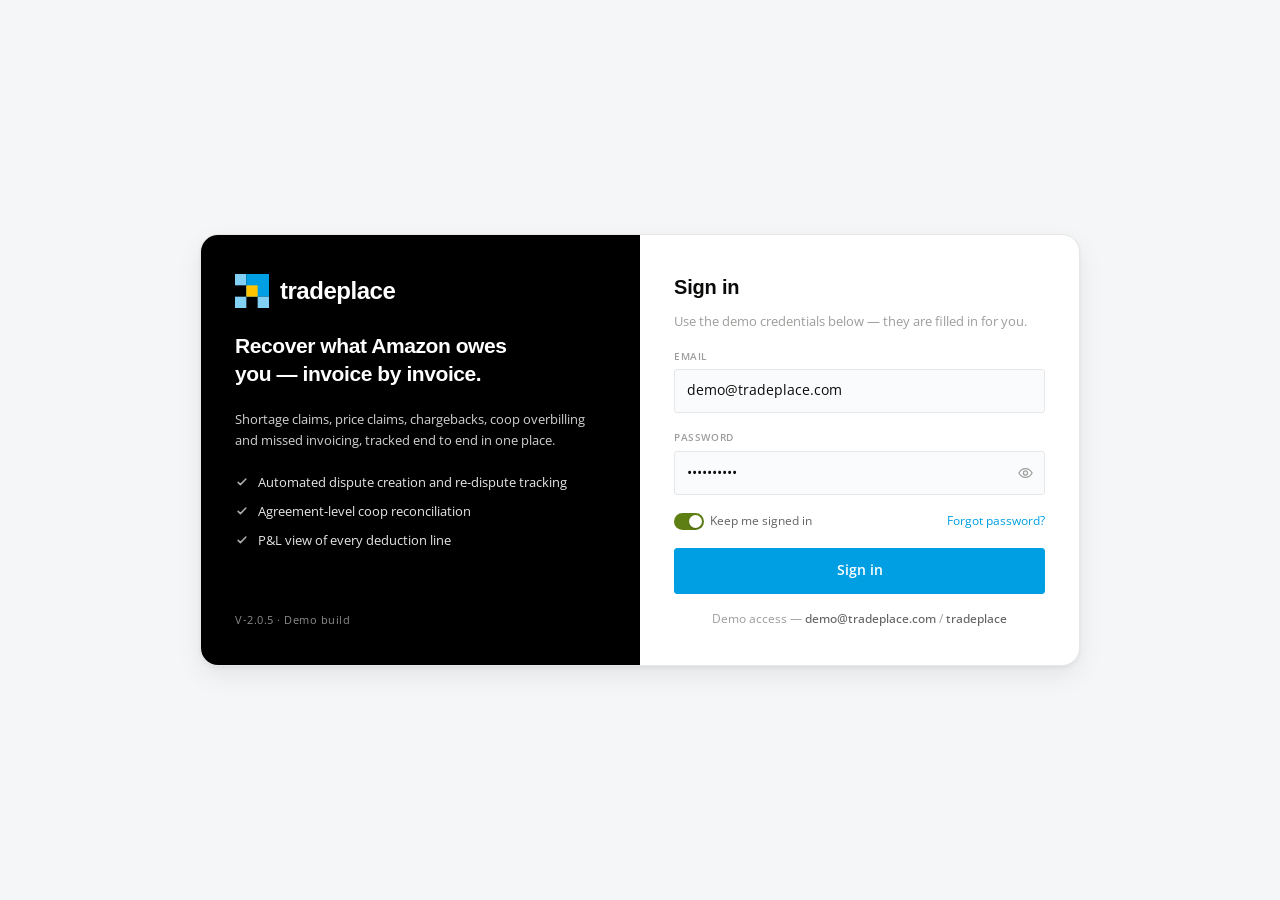
==== commit 64eca301: "Brand the portal as Tradeplace only Drops the TradeScan product label everywhere: page titles, rail " ====
--- a/login.html
+++ b/login.html
@@ -3,7 +3,7 @@
 <head>
 <meta charset="utf-8">
 <meta name="viewport" content="width=device-width,initial-scale=1">
-<title>Sign in — TradeScan | Tradeplace</title>
+<title>Sign in — Tradeplace</title>
 <meta name="robots" content="noindex,nofollow">
 <link rel="icon" href="data:image/svg+xml,%3Csvg xmlns='http://www.w3.org/2000/svg' viewBox='0 0 30 30'%3E%3Crect x='0' y='0' width='10' height='10' fill='%2383D0F5'/%3E%3Crect x='10' y='0' width='20' height='20' fill='%23009FE3'/%3E%3Crect x='10' y='10' width='10' height='10' fill='%23FDC300'/%3E%3Crect x='0' y='20' width='10' height='10' fill='%2383D0F5'/%3E%3Crect x='20' y='20' width='10' height='10' fill='%2383D0F5'/%3E%3C/svg%3E">
 <link rel="preconnect" href="https://fonts.googleapis.com">
@@ -53,7 +53,7 @@
   <section class="pitch">
     <div class="mk">
       <svg viewBox="0 0 30 30" fill="none" aria-hidden="true" width="34" height="34"><rect x="0" y="0" width="10" height="10" fill="#83D0F5"/><rect x="10" y="0" width="20" height="20" fill="#009FE3"/><rect x="10" y="10" width="10" height="10" fill="#FDC300"/><rect x="0" y="20" width="10" height="10" fill="#83D0F5"/><rect x="20" y="20" width="10" height="10" fill="#83D0F5"/></svg>
-      <div><b>tradeplace</b><small>TradeScan</small></div>
+      <b>tradeplace</b>
     </div>
     <h2>Recover what Amazon owes you — invoice by invoice.</h2>
     <p>Shortage claims, price claims, chargebacks, coop overbilling and missed invoicing, tracked end to end in one place.</p>
@@ -78,7 +78,7 @@
     <div>
       <label for="p">Password</label>
       <div class="pw">
-        <input type="password" id="p" name="demo-pass" value="tradescan" autocomplete="new-password">
+        <input type="password" id="p" name="demo-pass" value="tradeplace" autocomplete="new-password">
         <button type="button" class="eye" id="eye" aria-label="Show password" aria-pressed="false">
           <svg width="17" height="17" viewBox="0 0 20 20" fill="none" id="eyeIcon">
             <path d="M2.2 10S5 4.8 10 4.8 17.8 10 17.8 10 15 15.2 10 15.2 2.2 10 2.2 10z" stroke="currentColor" stroke-width="1.4" stroke-linejoin="round"/>
@@ -95,7 +95,7 @@
 
     <button type="submit" class="btn p submit">Sign in</button>
 
-    <div class="demo">Demo access — <b>demo@tradeplace.com</b> / <b>tradescan</b></div>
+    <div class="demo">Demo access — <b>demo@tradeplace.com</b> / <b>tradeplace</b></div>
   </form>
 
 </main>
@@ -103,7 +103,7 @@
 <script>
 (function () {
   "use strict";
-  var USER = 'demo@tradeplace.com', PASS = 'tradescan';
+  var USER = 'demo@tradeplace.com', PASS = 'tradeplace';
   var f = document.getElementById('f'), err = document.getElementById('err');
   document.getElementById('rm').addEventListener('click', function () { this.classList.toggle('on'); });
 
@@ -120,7 +120,7 @@
   });
   document.getElementById('fp').addEventListener('click', function (e) {
     e.preventDefault();
-    err.textContent = 'This demo has no account recovery — use demo@tradeplace.com / tradescan.';
+    err.textContent = 'This demo has no account recovery — use demo@tradeplace.com / tradeplace.';
     err.classList.add('on');
   });
   f.addEventListener('submit', function (e) {
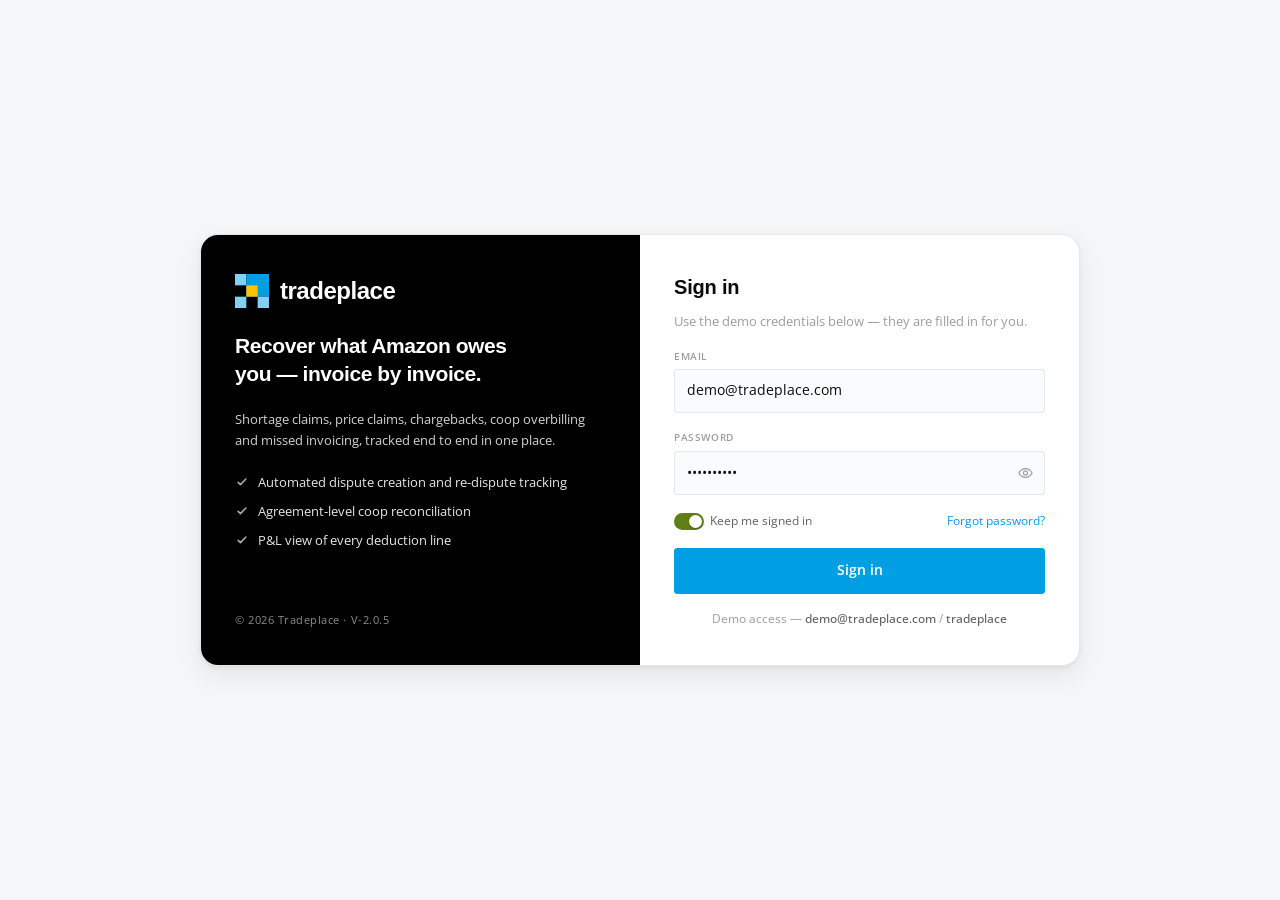
==== commit fb247961: "Company name in the footer; complete the client roster Rail and sign-in footers read '© 2026 Tradepl" ====
--- a/login.html
+++ b/login.html
@@ -62,7 +62,7 @@
       <li><svg width="14" height="14" viewBox="0 0 16 16" fill="none"><path d="m3.6 8.4 2.6 2.6 6.2-6.4" stroke="currentColor" stroke-width="1.8" stroke-linecap="round" stroke-linejoin="round"/></svg>Agreement-level coop reconciliation</li>
       <li><svg width="14" height="14" viewBox="0 0 16 16" fill="none"><path d="m3.6 8.4 2.6 2.6 6.2-6.4" stroke="currentColor" stroke-width="1.8" stroke-linecap="round" stroke-linejoin="round"/></svg>P&amp;L view of every deduction line</li>
     </ul>
-    <div class="ft">V-2.0.5 · Demo build</div>
+    <div class="ft">© 2026 Tradeplace · V-2.0.5</div>
   </section>
 
   <form class="form" id="f" autocomplete="off">
--- a/assets/styles.css
+++ b/assets/styles.css
@@ -218,11 +218,11 @@
 .act button.del{color:var(--tp-red)}
 .act button.del:hover{color:var(--tp-red);background:var(--tp-red-13)}
 
-.meter{display:flex;align-items:center;gap:9px;min-width:160px}
-.meter .l{font-size:11.5px;color:var(--ink-3);white-space:nowrap}
-.mt{flex:1;height:6px;background:var(--line-2);border-radius:999px;overflow:hidden;min-width:48px}
-.mf{height:100%;background:linear-gradient(90deg,var(--accent),var(--accent-3));border-radius:999px}
-.mv{font-family:var(--m);font-size:11.5px;font-weight:600;color:var(--brand)}
+/* Win rate reads as a gauge inside the summary strip, not as a bar crammed
+   into a panel header beside the buttons. */
+.strip .gt{height:7px;background:var(--line-2);border-radius:999px;overflow:hidden;margin-top:9px;max-width:190px}
+.strip .gf{height:100%;background:var(--tp-green);border-radius:999px}
+.strip > div.rate .v{color:var(--good)}
 
 .chart svg{display:block;width:100%;height:auto;overflow:visible}
 .chart{position:relative}
@@ -232,6 +232,20 @@
 .legend{display:flex;gap:14px;flex-wrap:wrap;font-size:11px;color:var(--ink-2);padding:0 16px 13px}
 .legend span{display:inline-flex;align-items:center;gap:5px}
 .sw{width:9px;height:9px;border-radius:3px;flex:none}
+
+/* Win rate by sub-type: label + ratio, a filled track, the percentage.
+   Fill colour carries the verdict — green won, yellow partial, red lost. */
+.wtot{display:flex;align-items:baseline;gap:10px;padding-bottom:9px;margin-bottom:4px;border-bottom:1px solid var(--line)}
+.wtot b{font-family:var(--fh);font-size:26px;font-weight:700;line-height:1}
+.wtot span{font-size:12px;color:var(--ink-3)}
+.wrow{display:grid;grid-template-columns:minmax(0,1fr) 72px 50px;gap:10px;align-items:center;padding:9px 0;border-bottom:1px solid var(--line-2)}
+.wrow:last-child{border-bottom:0}
+.wl{font-size:14px;min-width:0;overflow:hidden;text-overflow:ellipsis;white-space:nowrap}
+.wl span{display:block;font-size:12px;color:var(--ink-3)}
+.wt{height:8px;background:var(--line-2);border-radius:999px;overflow:hidden}
+.wf{height:100%;border-radius:999px}
+.wv{font-size:14px;font-weight:700;text-align:right;font-variant-numeric:tabular-nums}
+.wv.none{color:var(--ink-3);font-weight:400}
 
 .bars{display:flex;flex-direction:column;gap:2px}
 .brow{display:grid;grid-template-columns:minmax(100px,auto) 1fr minmax(66px,auto);gap:11px;align-items:center;padding:5px 0}
